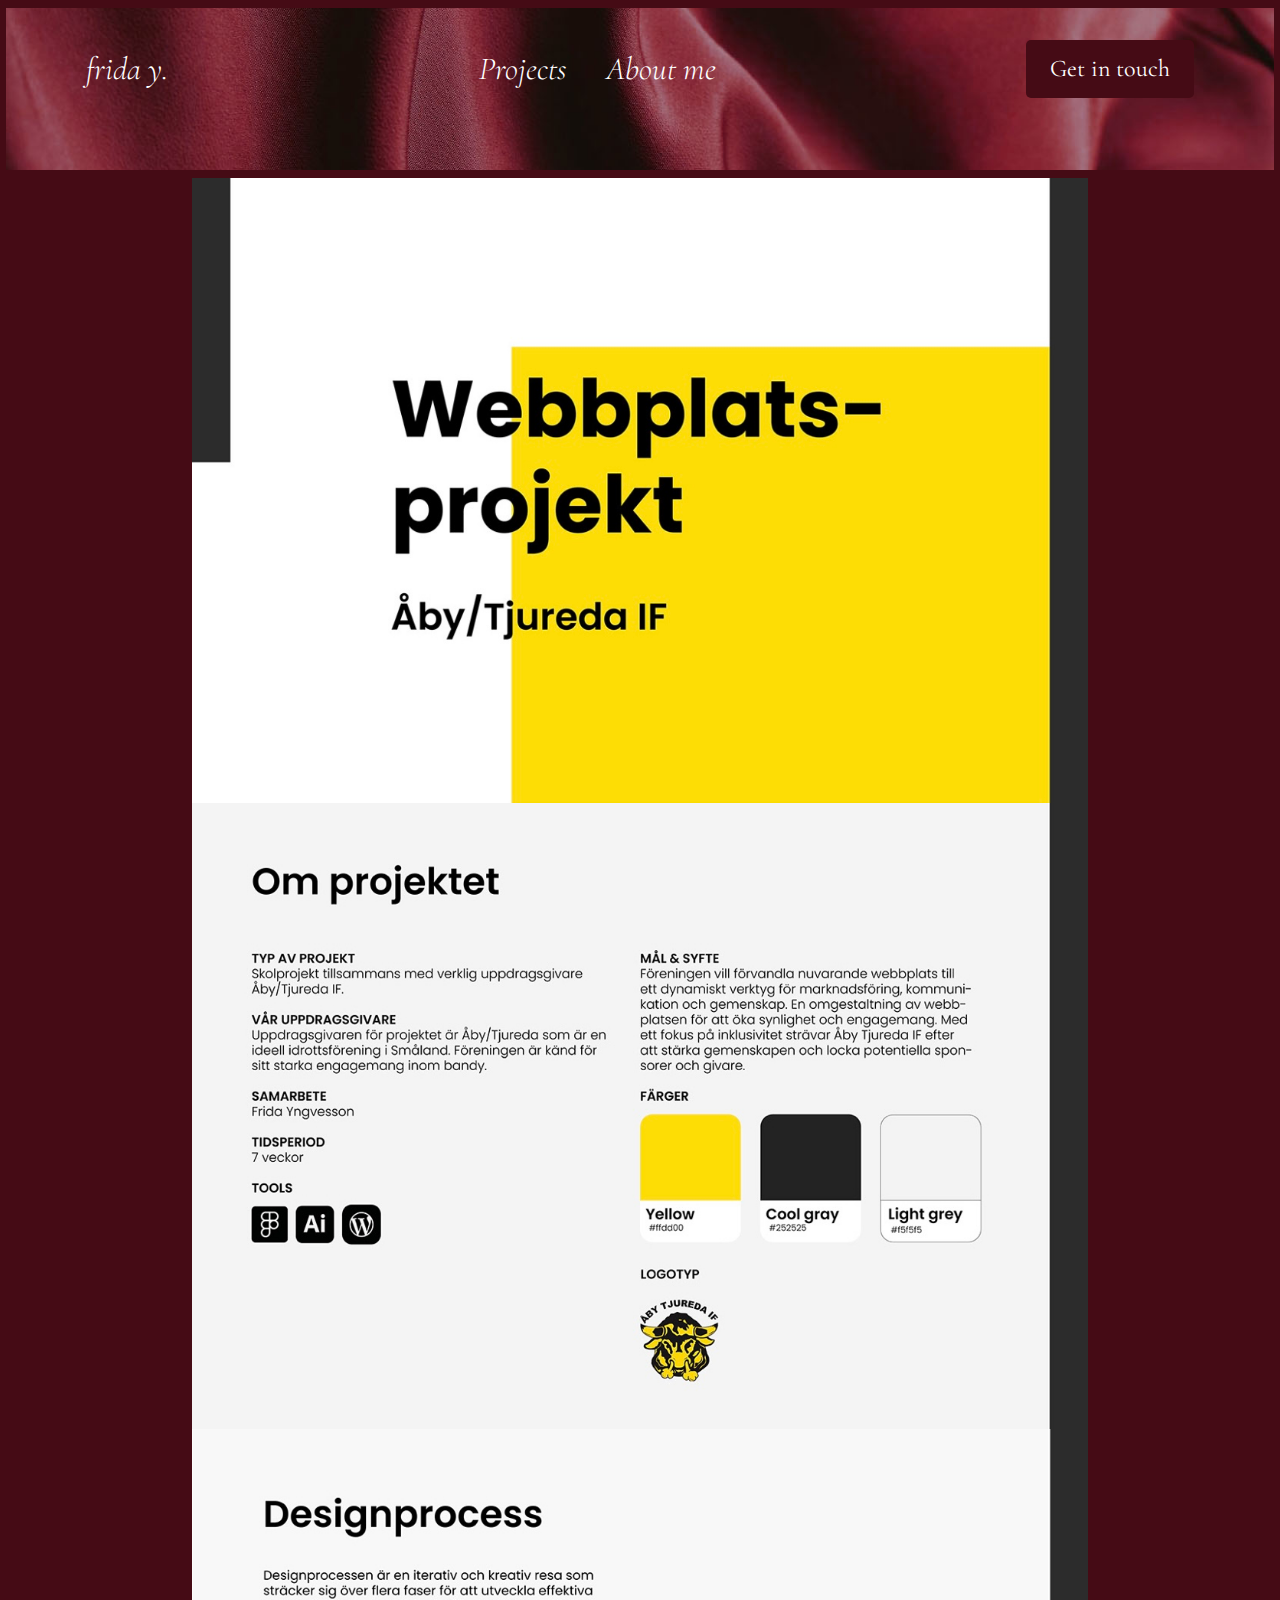
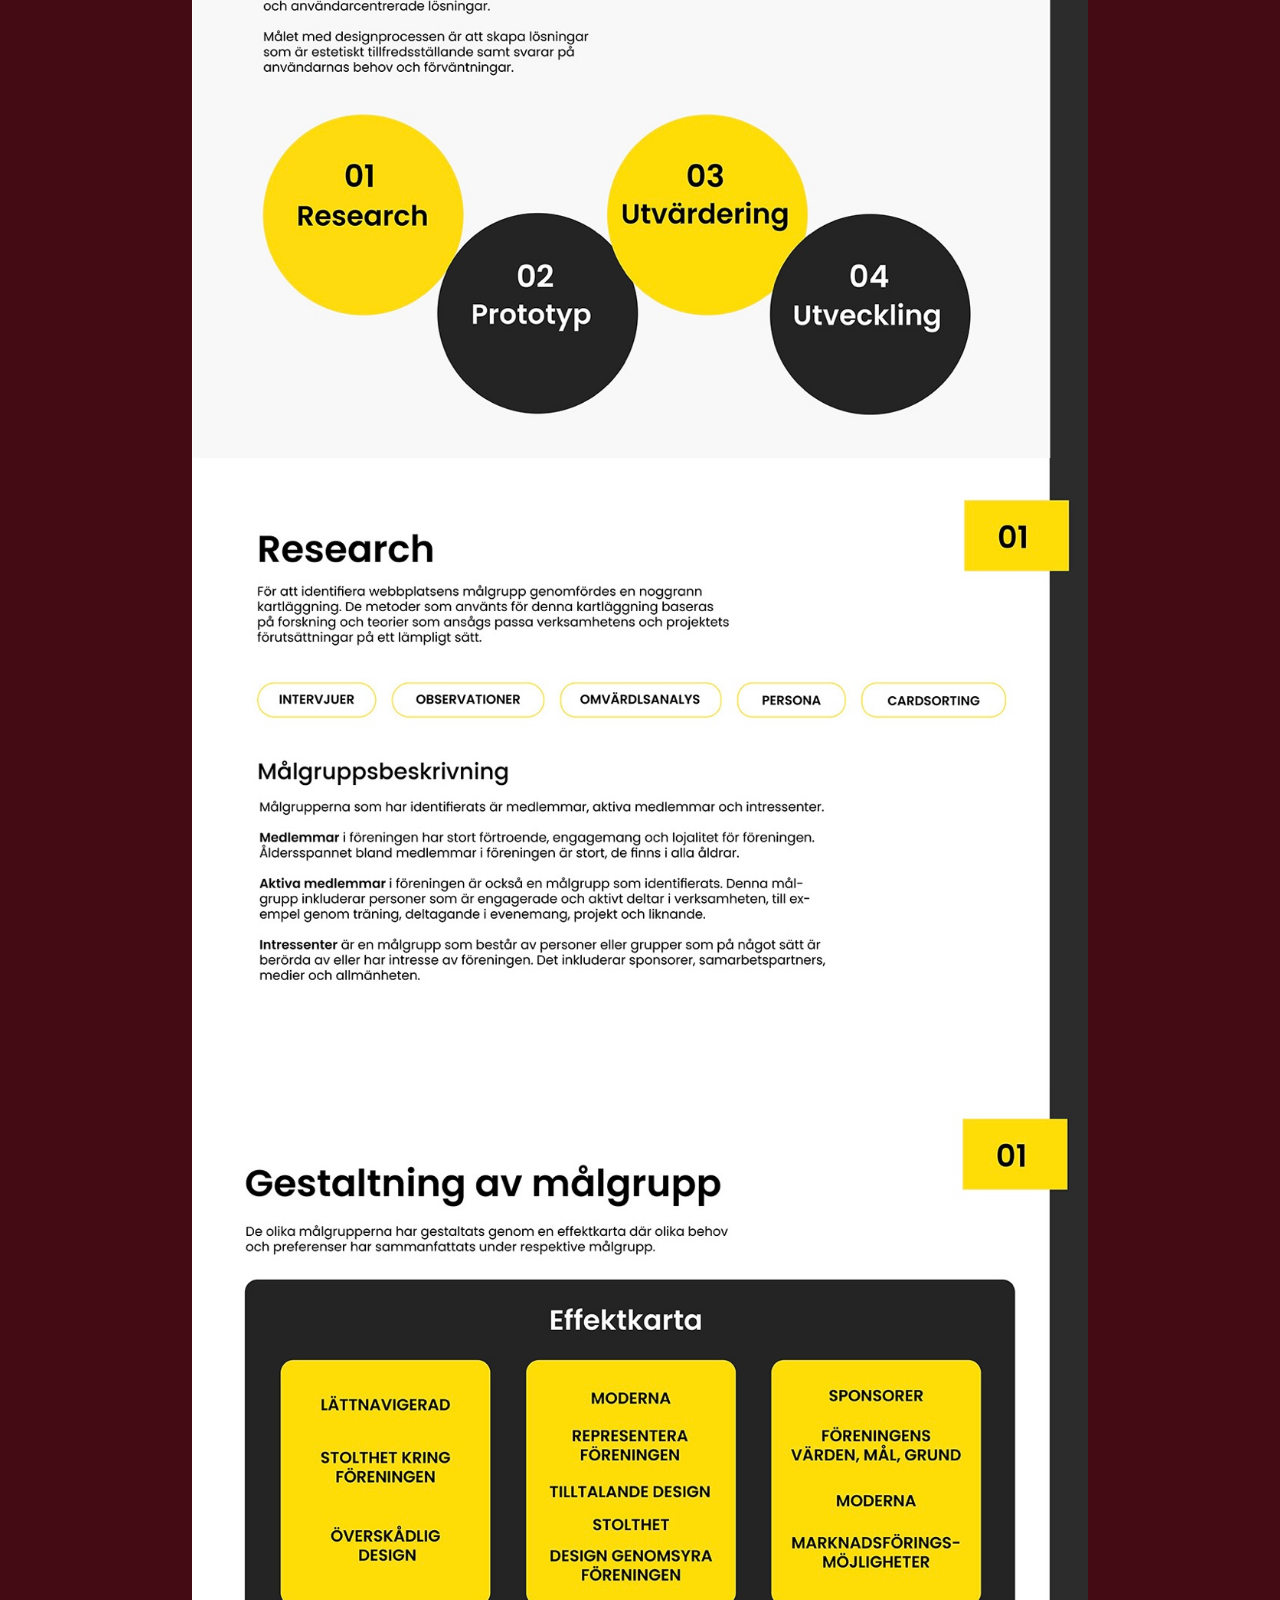
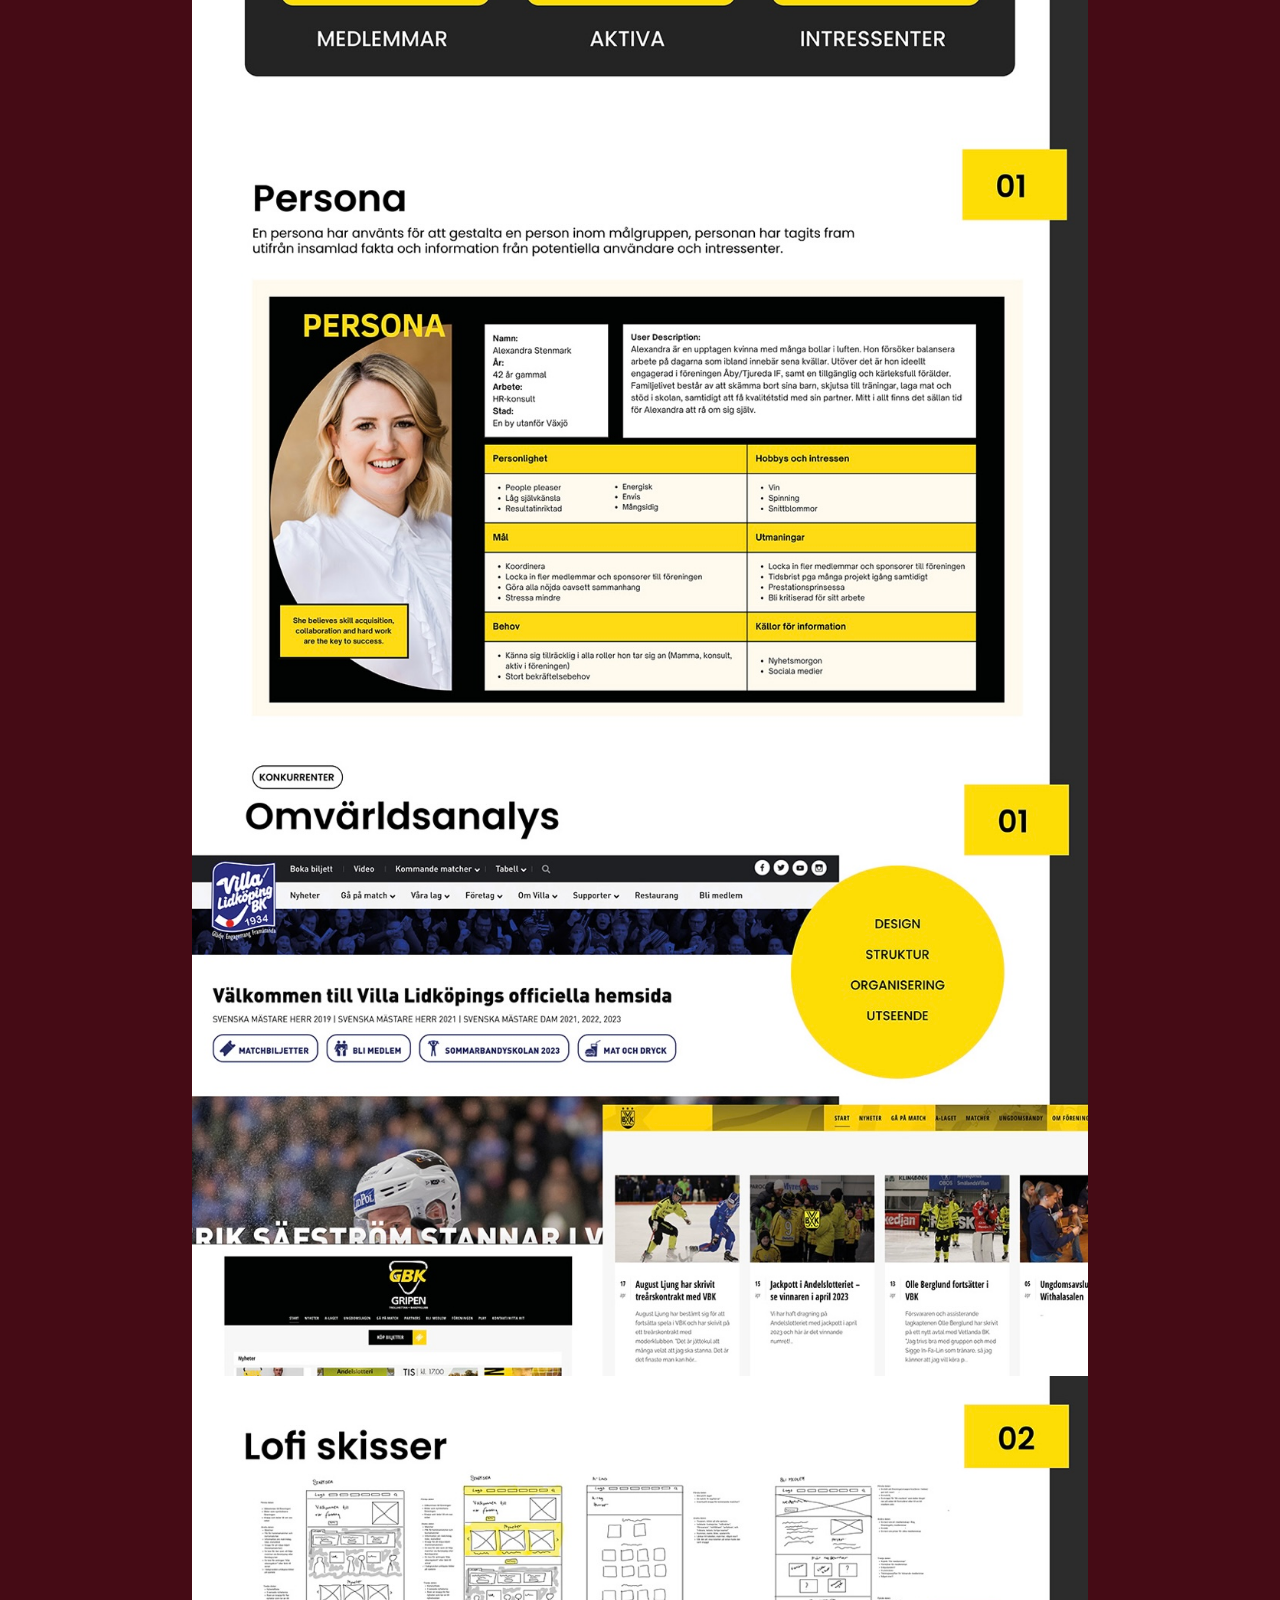
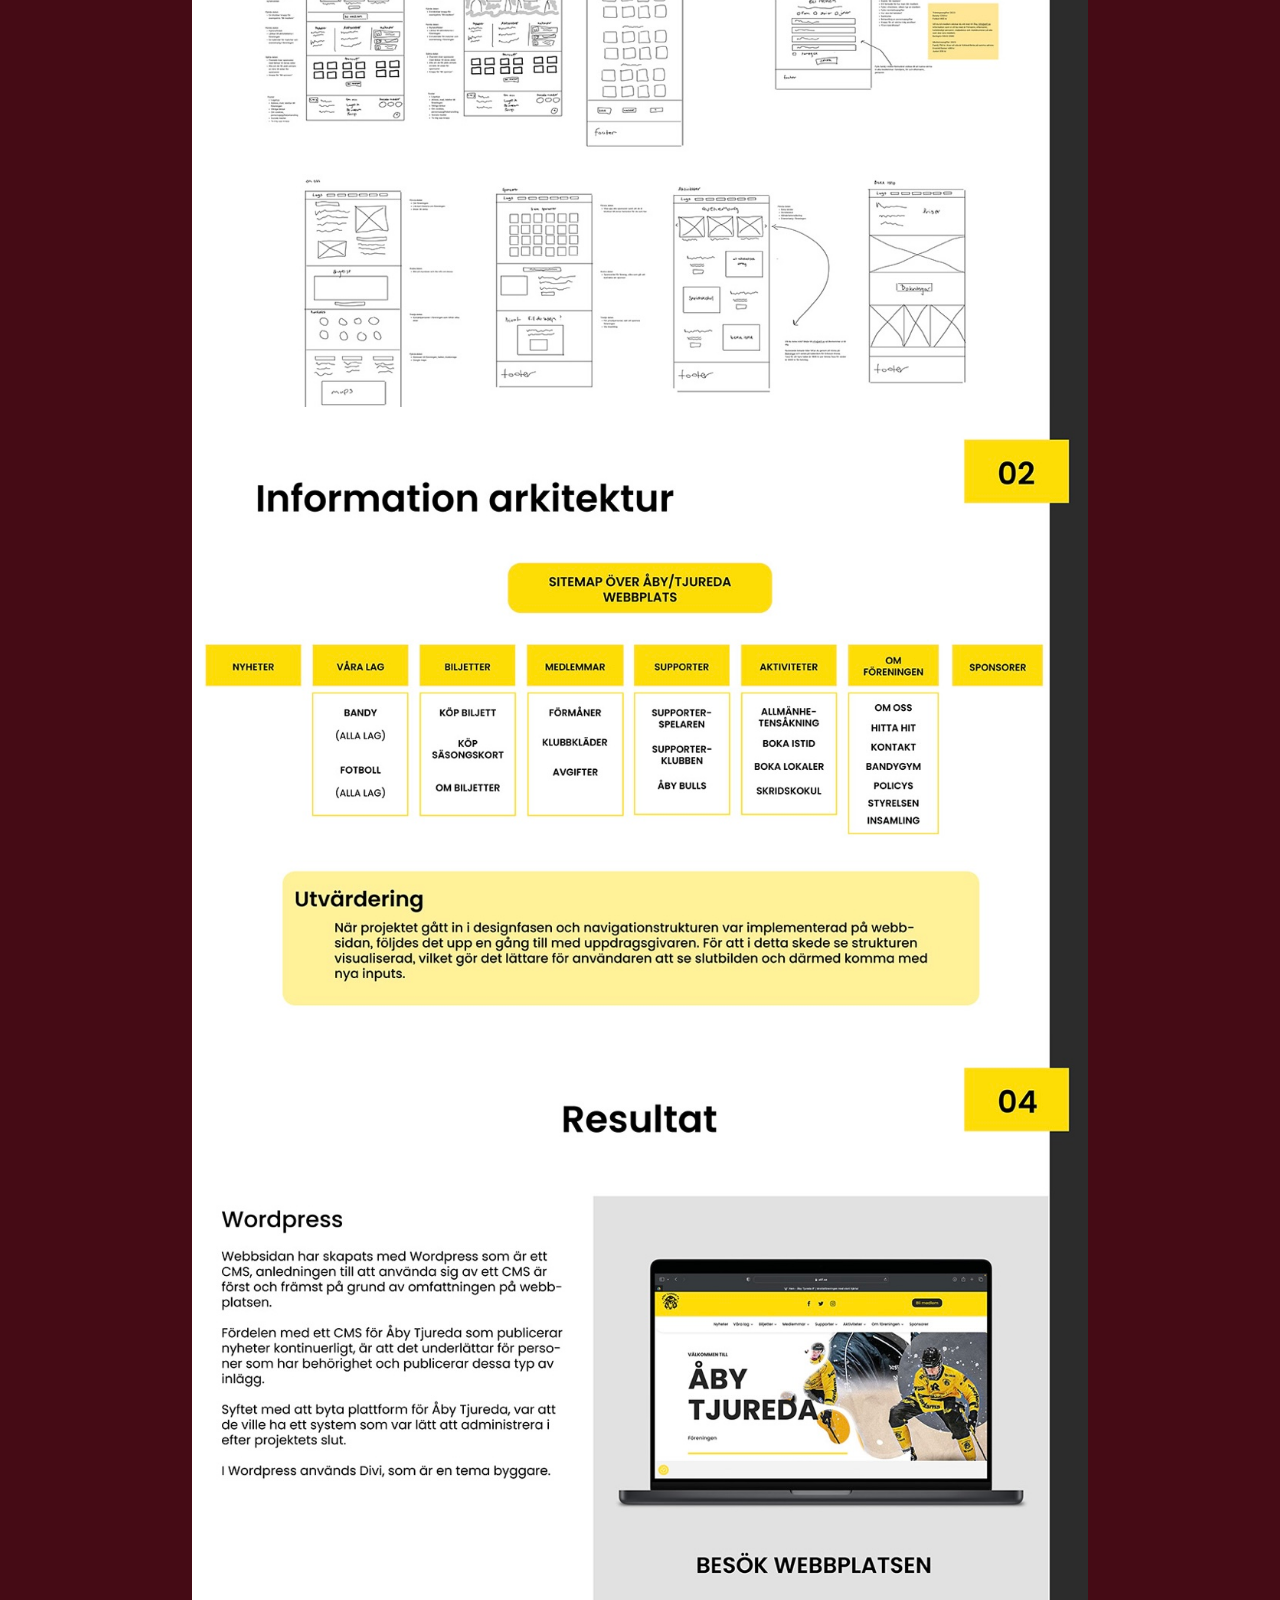
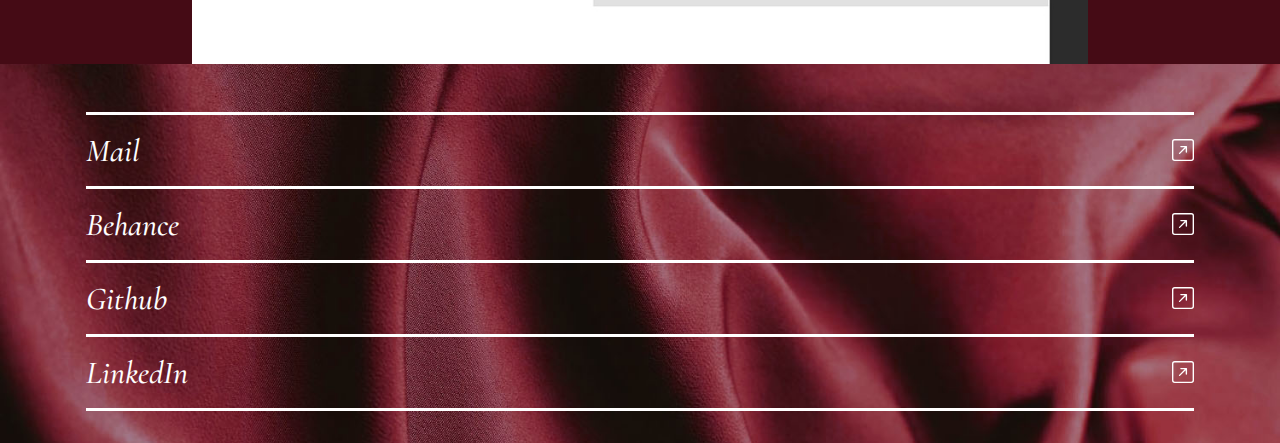
==== project-aby.html @ 57c2e0b3 "Initial commit" ====
<!DOCTYPE html>
<html lang="en">

<head>
    <meta charset="UTF-8">
    <meta name="viewport" content="width=device-width, initial-scale=1.0">
    <link rel="stylesheet" href="style.css">
    <link rel="stylesheet" href="projects.css">
    <link rel="preconnect" href="https://fonts.googleapis.com">
    <link rel="preconnect" href="https://fonts.gstatic.com" crossorigin>
    <link
        href="https://fonts.googleapis.com/css2?family=Cormorant+Garamond:ital,wght@0,300;0,400;0,500;0,600;0,700;1,300;1,400;1,500;1,600;1,700&family=Roboto:ital,wght@0,100;0,300;0,400;0,500;0,700;0,900;1,100;1,300;1,400;1,500;1,700;1,900&display=swap"
        rel="stylesheet">
    <title>Frida - Portfolio</title>
</head>


<body>
    <section class="main-background-clr">
        <header class="small-header">
            <div class="container">
    
                <div class="navbar">
                    <a href="index.html">frida y.</a>
                    <nav class="main-nav">
                        <a href="/projects.html">Projects</a>
                        <a href="#">About me</a>
                    </nav>
    
                    <button class="btn-contact">Get in touch</button>
                </div>
    
    
    
            </div>
        </header>
    </section>

   

    <section class="projects">
        <div class="aby">
            <img src="Images/IMG_09531.jpg" alt="">
            <img src="Images/IMG_09542.jpg
            " alt="">
            <img src="Images/IMG_09553.jpg" alt="">
            <img src="Images/IMG_09564.jpg" alt="">
            <img src="Images/IMG_09575.jpg" alt="">
            <img src="Images/IMG_09586.jpg" alt="">
            <img src="Images/IMG_09597.jpg" alt="">
            <img src="Images/IMG_09608.jpg" alt="">
            <img src="Images/IMG_09619.jpg" alt="">
            <img src="Images/IMG_096210.jpg" alt="">
        </div>
    </section>

 

    <footer>
        <section class="contact-section">
            <div class="container">
                <div class="lined-div-top"><a href="#">Mail</a>
                    <a href="#"><svg xmlns="http://www.w3.org/2000/svg" width="22" height="22" fill="currentColor" class="bi bi-arrow-up-right-square" viewBox="0 0 16 16">
                        <path fill-rule="evenodd" d="M15 2a1 1 0 0 0-1-1H2a1 1 0 0 0-1 1v12a1 1 0 0 0 1 1h12a1 1 0 0 0 1-1zM0 2a2 2 0 0 1 2-2h12a2 2 0 0 1 2 2v12a2 2 0 0 1-2 2H2a2 2 0 0 1-2-2zm5.854 8.803a.5.5 0 1 1-.708-.707L9.243 6H6.475a.5.5 0 1 1 0-1h3.975a.5.5 0 0 1 .5.5v3.975a.5.5 0 1 1-1 0V6.707z"/>
                      </svg></a>
                </div>
                <div class="lined-div-top"><a href="#">Behance</a>
                    <a href="#"><svg xmlns="http://www.w3.org/2000/svg" width="22" height="22" fill="currentColor" class="bi bi-arrow-up-right-square" viewBox="0 0 16 16">
                        <path fill-rule="evenodd" d="M15 2a1 1 0 0 0-1-1H2a1 1 0 0 0-1 1v12a1 1 0 0 0 1 1h12a1 1 0 0 0 1-1zM0 2a2 2 0 0 1 2-2h12a2 2 0 0 1 2 2v12a2 2 0 0 1-2 2H2a2 2 0 0 1-2-2zm5.854 8.803a.5.5 0 1 1-.708-.707L9.243 6H6.475a.5.5 0 1 1 0-1h3.975a.5.5 0 0 1 .5.5v3.975a.5.5 0 1 1-1 0V6.707z"/>
                      </svg></a>
                </div>
                <div class="lined-div-top"><a href="#">Github</a>
                    <a href="#"><svg xmlns="http://www.w3.org/2000/svg" width="22" height="22" fill="currentColor" class="bi bi-arrow-up-right-square" viewBox="0 0 16 16">
                        <path fill-rule="evenodd" d="M15 2a1 1 0 0 0-1-1H2a1 1 0 0 0-1 1v12a1 1 0 0 0 1 1h12a1 1 0 0 0 1-1zM0 2a2 2 0 0 1 2-2h12a2 2 0 0 1 2 2v12a2 2 0 0 1-2 2H2a2 2 0 0 1-2-2zm5.854 8.803a.5.5 0 1 1-.708-.707L9.243 6H6.475a.5.5 0 1 1 0-1h3.975a.5.5 0 0 1 .5.5v3.975a.5.5 0 1 1-1 0V6.707z"/>
                      </svg></a>
                </div>
                <div class="lined-div-top lined-div-bottom"><a href="#">LinkedIn</a>
                    <a href="#"><svg xmlns="http://www.w3.org/2000/svg" width="22" height="22" fill="currentColor" class="bi bi-arrow-up-right-square" viewBox="0 0 16 16">
                        <path fill-rule="evenodd" d="M15 2a1 1 0 0 0-1-1H2a1 1 0 0 0-1 1v12a1 1 0 0 0 1 1h12a1 1 0 0 0 1-1zM0 2a2 2 0 0 1 2-2h12a2 2 0 0 1 2 2v12a2 2 0 0 1-2 2H2a2 2 0 0 1-2-2zm5.854 8.803a.5.5 0 1 1-.708-.707L9.243 6H6.475a.5.5 0 1 1 0-1h3.975a.5.5 0 0 1 .5.5v3.975a.5.5 0 1 1-1 0V6.707z"/>
                      </svg></a>
                </div>
            </div>
            
        </section>
    </footer>

    <script src="script.js"></script>
</body>

</html>
---- style.css ----
:root {
    --clr-primary: rgb(69, 11, 21);
    --clr-secondary: rgb(255, 255, 255);;
    --clr-accent: white;

    --clr-body-h: black;
    --clr-body-p: black;
}

*, *::before, *::after {
    margin: 0;
    padding: 0;
    box-sizing: border-box;

}

/* General link styling */
* a {
    text-decoration: none; /* Removes underline */
    color: var(--clr-secondary); /* Default link color */
    font-weight: 500; /* Slightly bolder text for emphasis */
}

/* Hover state: changes color on hover */
a:hover {
    color: rgb(219, 112, 147); /* Darker shade for hover */
    text-decoration: underline; /* Adds underline for clarity */
}

/* Active state: when the link is being clicked */
a:active {
    color: rgb(139, 0, 70); /* Even darker shade for active */
    text-decoration: none; /* No underline when active */
}

/* Visited state: styling for links that have been clicked */
a:visited {
    color: rgb(255, 255, 255); /* A subtle gray for visited links */
}

/* Focus state: for keyboard navigation (accessibility) */
a:focus {
    outline: 2px dashed var(--clr-secondary); /* Adds a focus outline */
    outline-offset: 0.7rem; /* Keeps outline slightly away from the text */
}


body {
    font-family: "cormorant garamond", serif;
    font-weight: 400;
    font-style: italic;
}

.container {
    width: 100%;
    margin: 0 auto;
    padding-inline: 1rem;

    @media (width > 768px) {
        max-width: 720px;
    }
    @media (width > 992px) {
        max-width: 960px;
    }
    @media (width > 1200px) {
        max-width: 1140px;
    }
    @media (width > 1400px) {
        max-width: 1320px;
    }
}

.main-background-clr {
    background-color: var(--clr-primary);
    padding-block: .5rem;
    
   
}

/* Allmänt för headern */
.full-width-header {
    width: 99%; /* Gör headern lika bred som viewport */
    margin: 0 auto; /* Centers the div horizontally */
    height: 100svh; /* Ställ in höjden (justera efter behov) */
    padding-top: 2rem;
    background-image: url("Images/satin-brown\ copy.jpg"); /* Lägg till din bakgrundsbild */
    background-size: cover; /* Gör så att bilden täcker hela ytan */
    background-position: center; /* Centrera bilden */
    background-repeat: no-repeat; /* Undvik att bilden upprepas */
    transition: background-position 0.1s ease; /* Lägger till en smidig övergång för bakgrundspositionen */
    border-radius: 2rem;
    position: relative; /* För att kunna centrera det inre innehållet */
}

.full-width-header.warped {
    filter: blur(5px) brightness(0.8); /* Skapa en suddig effekt när bakgrunden förvrängs */
}



/* Ny div för centrerad text */
.header-content {
    position: absolute; /* Gör att den kan positioneras relativt föräldern */
    top: 50%; /* Positionera vertikalt i mitten */
    left: 50%; /* Positionera horisontellt i mitten */
    transform: translate(-50%, -50%); /* Justera så att den verkligen är centrerad */
    text-align: center; /* Centrerar texten horisontellt */
    color: white; /* Vit textfärg så den syns på mörk bakgrund */
}

.header-content h1 {
    font-size: 3rem; /* Större rubrik */
    margin-bottom: 1rem; /* Utrymme under rubriken */
    font-weight: 100;
    line-height: 2.3rem;
    
}

.header-content p {
    font-size: 1.5rem; /* Lite mindre text */
    font-family: "roboto", serif;
    font-weight: 100;
    
}



.navbar {
    display: flex;
    margin-bottom: 4rem;
    /* color: rgb(255, 255, 255); */
    justify-content: space-between; /* Utrymme mellan länkar och knapp */
    align-items: center;

    a {
        font-size: 2rem; 
        font-weight: 100;
    }
}

.main-nav {
    margin-inline: 2rem;
    font-size: 2rem;
    text-align: center;
    
    a {
        margin-inline: 1rem;
        
    }
    
}

.btn-contact {
    background-color: var(--clr-primary);
    color: var(--clr-secondary);
    font-size: 1.5rem;
    font-family: "cormorant garamond", serif;
    padding: .9rem 1.5rem;
    border-radius: 5px;
    border: none;
    cursor: pointer;
}

.btn-contact:hover {
    background-color: var(--clr-secondary); /* Ändrar bakgrundsfärgen vid hover */
    color: var(--clr-primary); /* Ändrar textfärgen vid hover */
    transition: background-color 0.3s ease, color 0.3s ease; /* Smidig övergång */
}


/* Disabled link (if necessary) */
/* a[disabled] {
    color: #aaa;
    pointer-events: none;
    cursor: not-allowed; 
} */

.contact-section {
    padding-block: 2rem;
    font-size: 2rem;


}

.lined-div-bottom{
    padding-block: 1rem;
    border-bottom: .2rem solid white;
}

.lined-div-top {
    display: flex;
    justify-content: space-between;
    align-items: center;
    padding: 10px 0; /* Valfritt för att skapa mellanrum */
    padding-block: 1rem;

    border-top: .2rem solid white;
}

.lined-div-top a {
    text-decoration: none; /* Valfritt för att ta bort understrykning */
  
}






@media (max-width: 576px ) {
    /* Header */
    .navbar {
        display: none;
       
    }

}
---- projects.css ----
/* Small header */
.main-background-clr-small {
    background-color: var(--clr-primary);
    padding-block: .7rem;
   
}
.small-header {
    width: 99%; /* Gör headern lika bred som viewport */
    margin: 0 auto; /* Centers the div horizontally */
    height: 18svh; /* Ställ in höjden (justera efter behov) */
    padding-top: 2rem;
    background-image: url("Images/satin-brown\ copy.jpg"); /* Lägg till din bakgrundsbild */
    background-size: cover; /* Gör så att bilden täcker hela ytan */
    background-position: center; /* Centrera bilden */
    background-repeat: no-repeat; /* Undvik att bilden upprepas */
    transition: background-position 0.1s ease; /* Lägger till en smidig övergång för bakgrundspositionen */
    position: relative; /* För att kunna centrera det inre innehållet */
}



.card-container {
    display: flex; /* Använder flexbox */
    justify-content: center; 
    align-items: center; /* Centrerar korten vertikalt (om höjden varierar) */
    gap: .5rem; /* Mellanrum mellan korten */
    margin: 1rem auto; 
    flex-wrap: wrap; /* Gör att korten bryts till nästa rad om det inte finns plats */
    
}

.card-wrapper {
    overflow: hidden; /* Prevents overflow into the footer */
    padding: 1rem; /* Adds padding around the card container */
   
}

.flip-card {
    background-color: transparent;
    width: 450px;
    height: 350px;
    perspective: 1000px; /* Behåller 3D-effekten */
    margin: .5rem; /* Försäkra att det finns lite extra marginal */
   
    
    
}

.flip-card-inner {
    position: relative;
    width: 100%;
    height: 100%;
    text-align: center;
    transition: transform 0.6s;
    transform-style: preserve-3d;
    box-shadow: 0 4px 8px 0 rgba(0,0,0,0.2);
}

.flip-card:hover .flip-card-inner {
    transform: rotateY(180deg);
}

.flip-card-front, .flip-card-back {
    position: absolute;
    width: 100%;
    height: 100%;
    -webkit-backface-visibility: hidden;
    backface-visibility: hidden;
}

.flip-card-front {
    background-color: #bbb;
    color: black;
}

.flip-card-back {
    background-color:  rgba(221, 96, 117, 0.232);
    color: rgb(255, 255, 255);
    transform: rotateY(180deg);
    display: flex;
    flex-direction: column;
    justify-content: center;
    align-items: center;
    padding: 1rem;
    box-shadow: inset 0 0 10px rgba(0, 0, 0, 0.1);
    border-radius: 10px;
}

.flip-card-back h1 {
    font-size: 1.5rem;
    margin-bottom: 0.5rem;
}

.flip-card-back p {
    font-size: 1rem;
    margin: 0.2rem 0;
}

/* Projects */
.projects {
    background-color: var(--clr-primary);
  
    display: flex; /* Gör sektionen till en flex-container */
    justify-content: center; /* Centrerar horisontellt */
    align-items: center; /* Centrerar vertikalt */
    margin: 0; /* Tar bort eventuell extra marginal */
}
.aby {
    display: flex; /* Om du vill centrera innehåll inom denna behållare */
    flex-wrap: wrap;
    justify-content: center; /* Centrerar horisontellt */
    align-items: center; /* Centrerar vertikalt */
    
    img {
       width: 70%;
    }
}

.voyago {
    display: flex; /* Om du vill centrera innehåll inom denna behållare */
    justify-content: center; /* Centrerar horisontellt */
    align-items: center; /* Centrerar vertikalt */
}

.voyago-img {
    width: 70%; /* Bevarar storlek */
}


/* Footer */

footer {
    background-image: url("Images/satin-brown\ copy.jpg"); /* Lägg till din bakgrundsbild */
    background-size: cover; /* Gör så att bilden täcker hela ytan */
    background-position: center; /* Centrera bilden */
    background-repeat: no-repeat; /* Undvik att bilden upprepas */
    transition: background-position 0.1s ease; /* Lägger till en smidig övergång för bakgrundspositionen */
    position: relative; /* För att kunna centrera det inre innehållet */
    padding-top: 1rem;
}
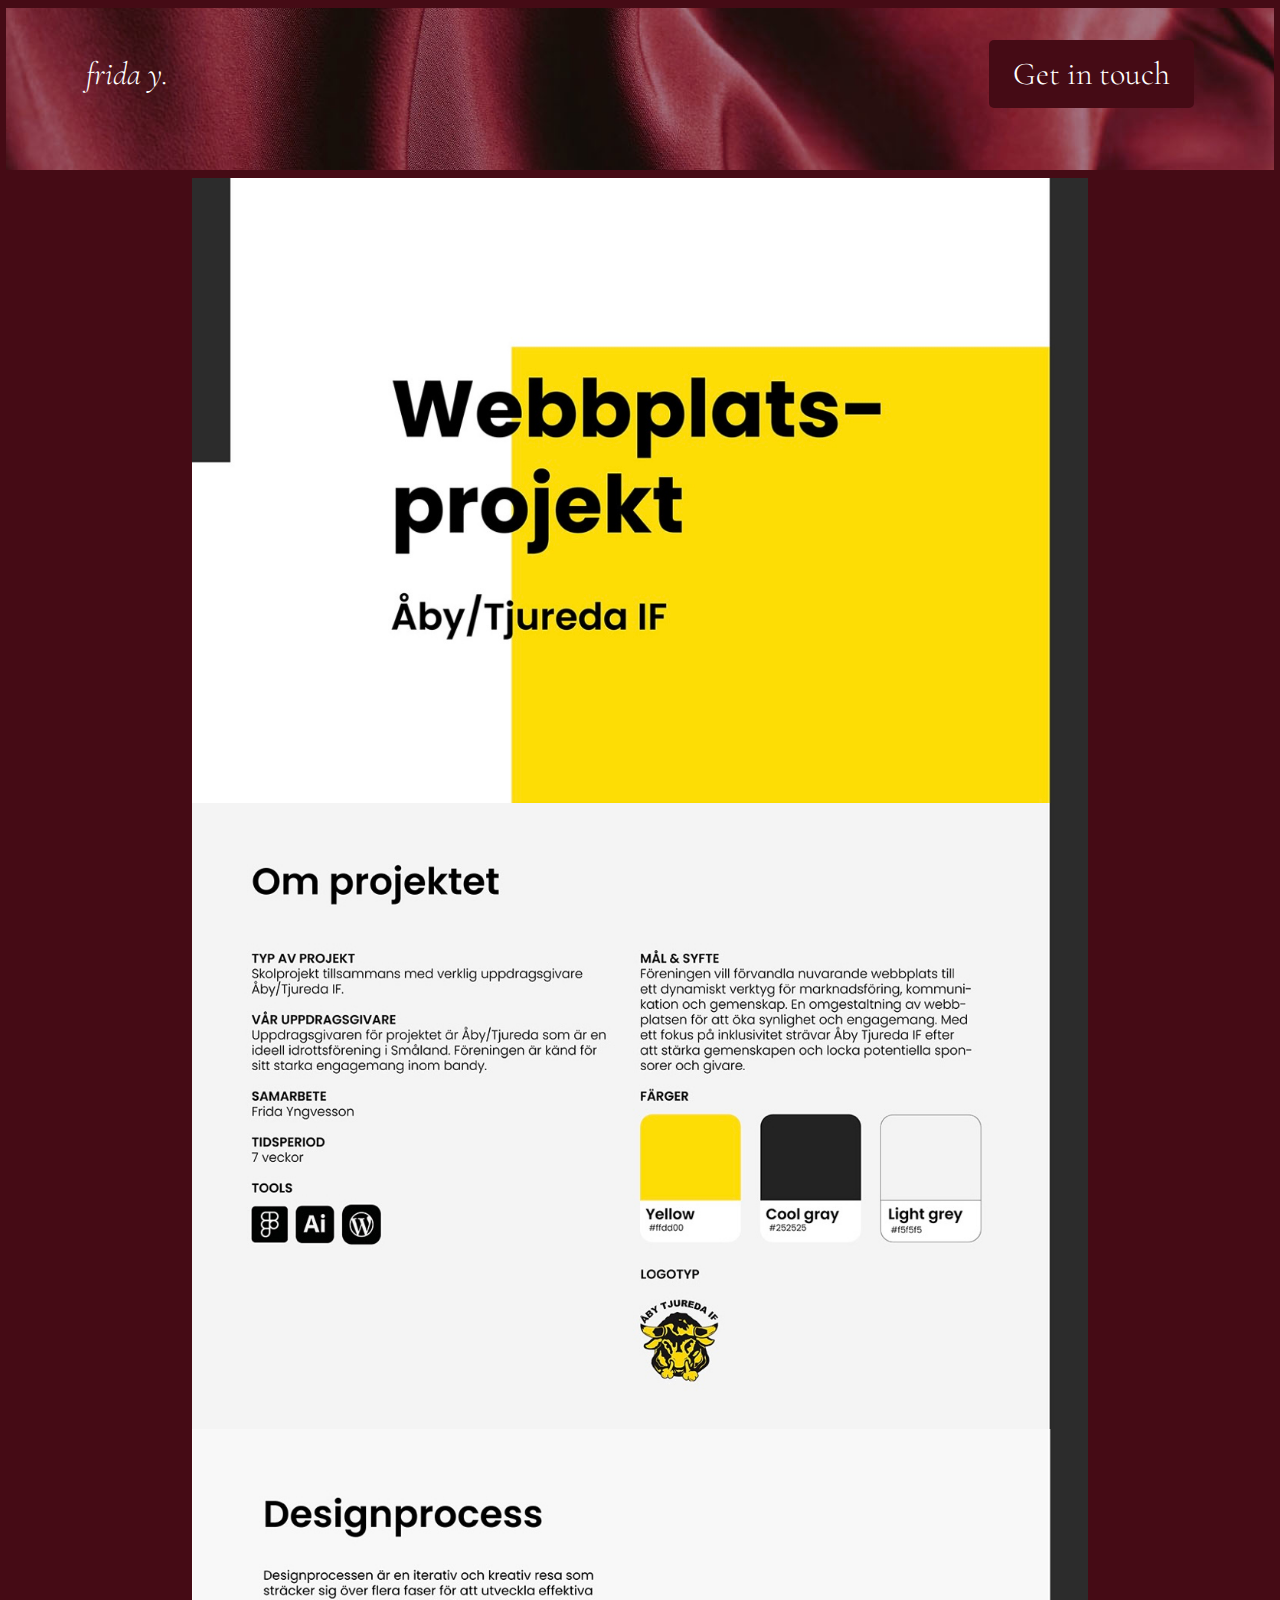
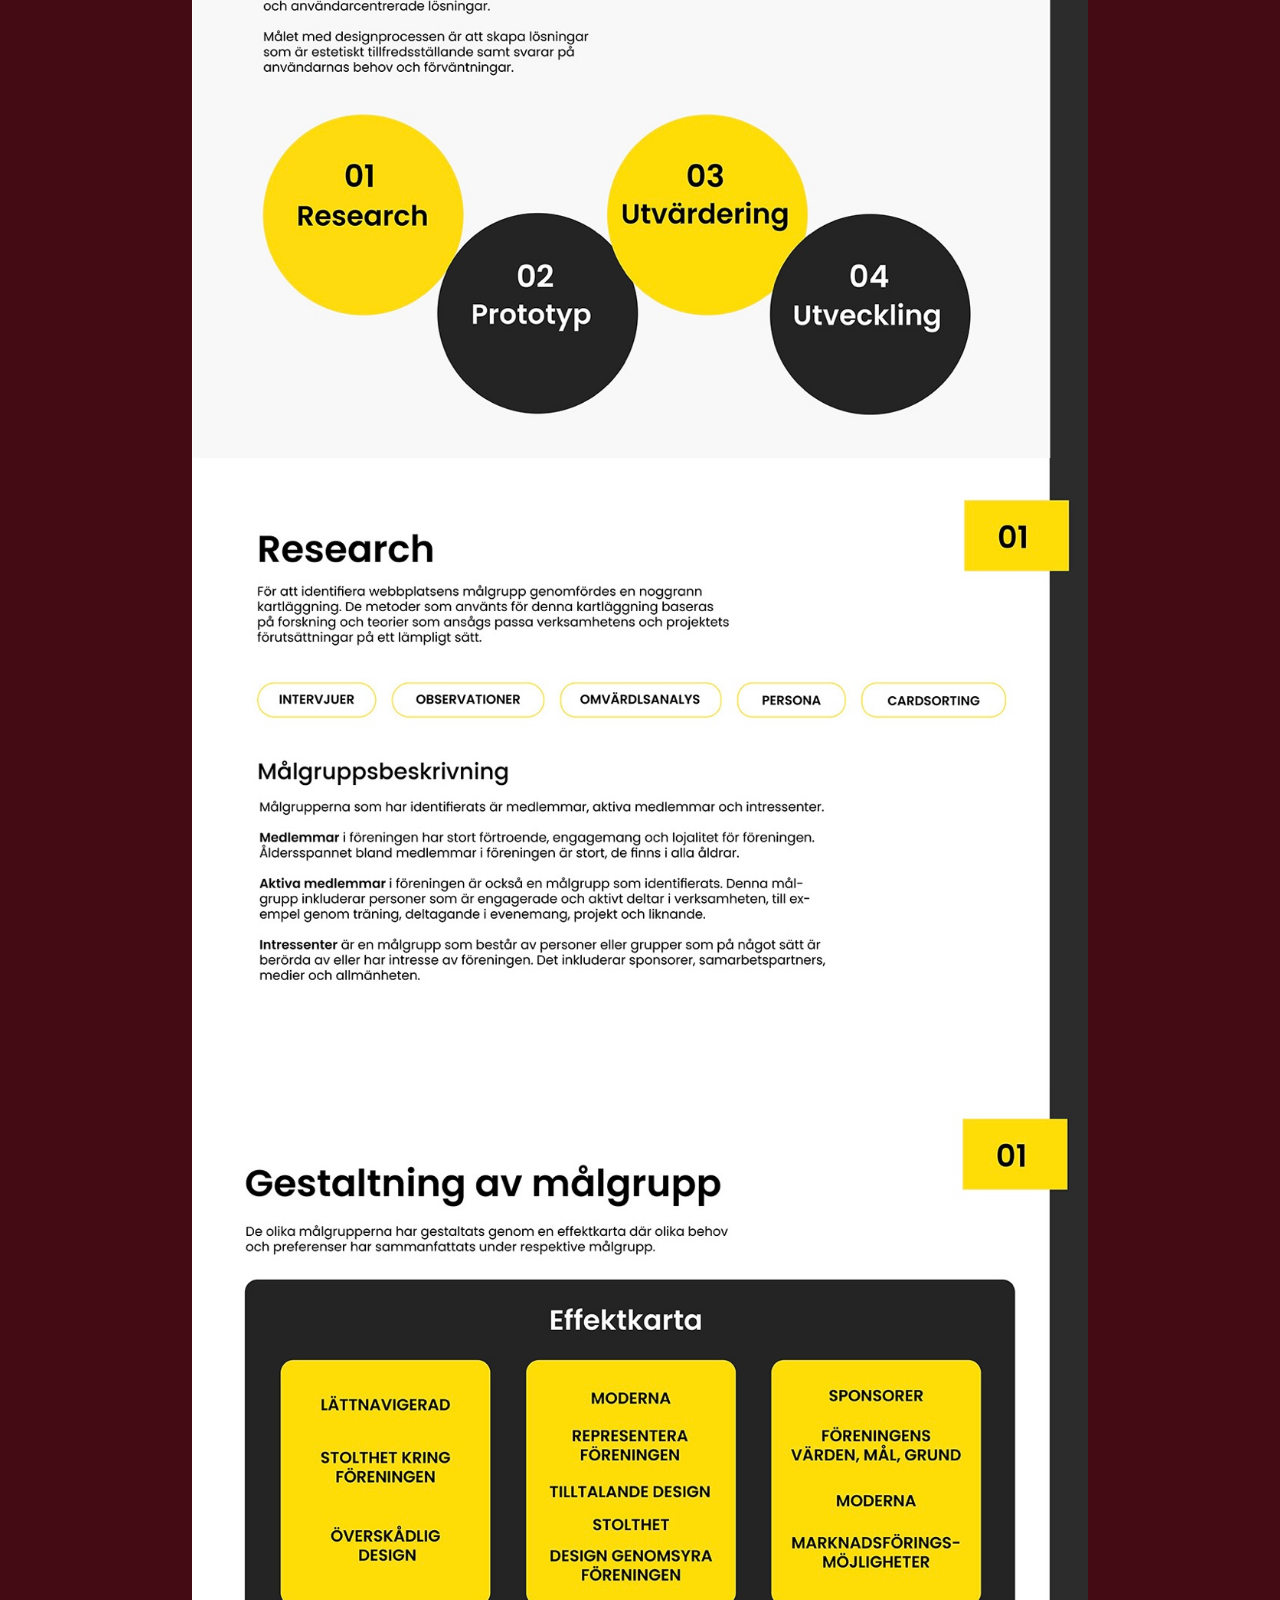
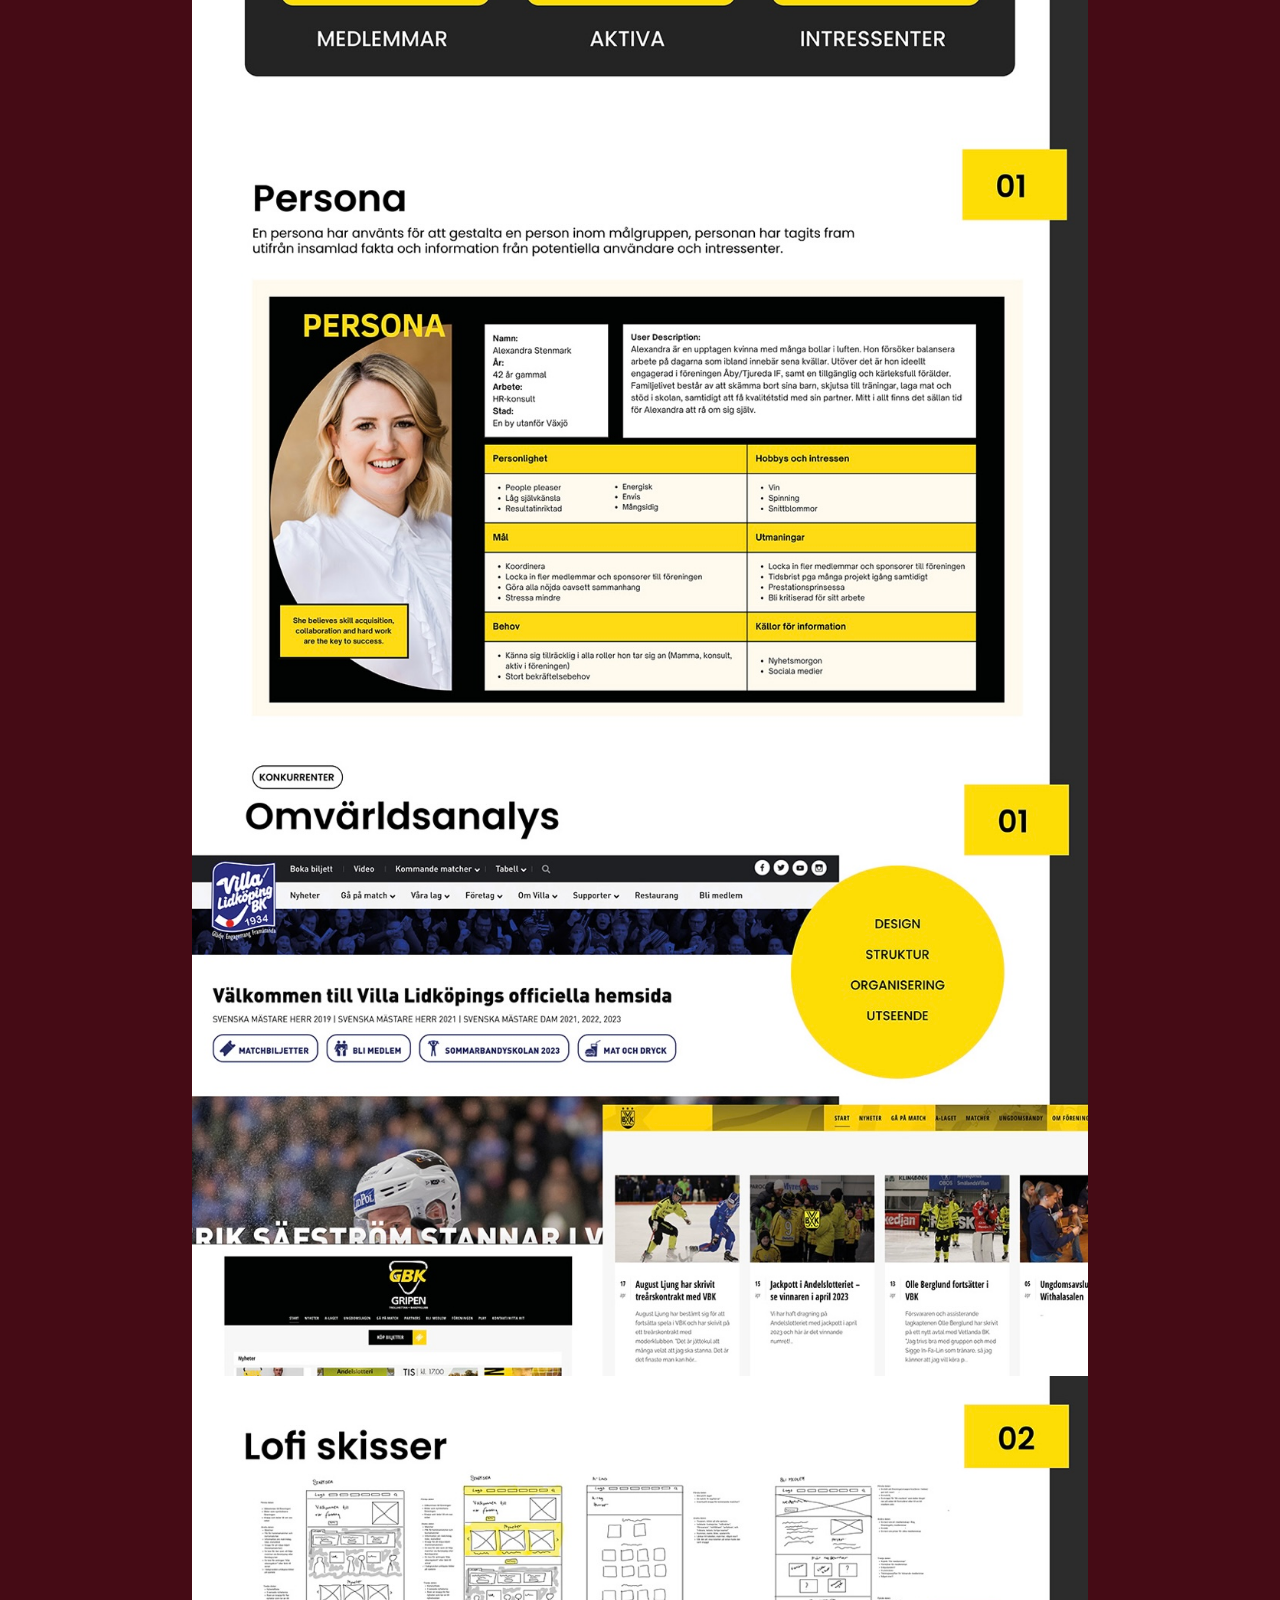
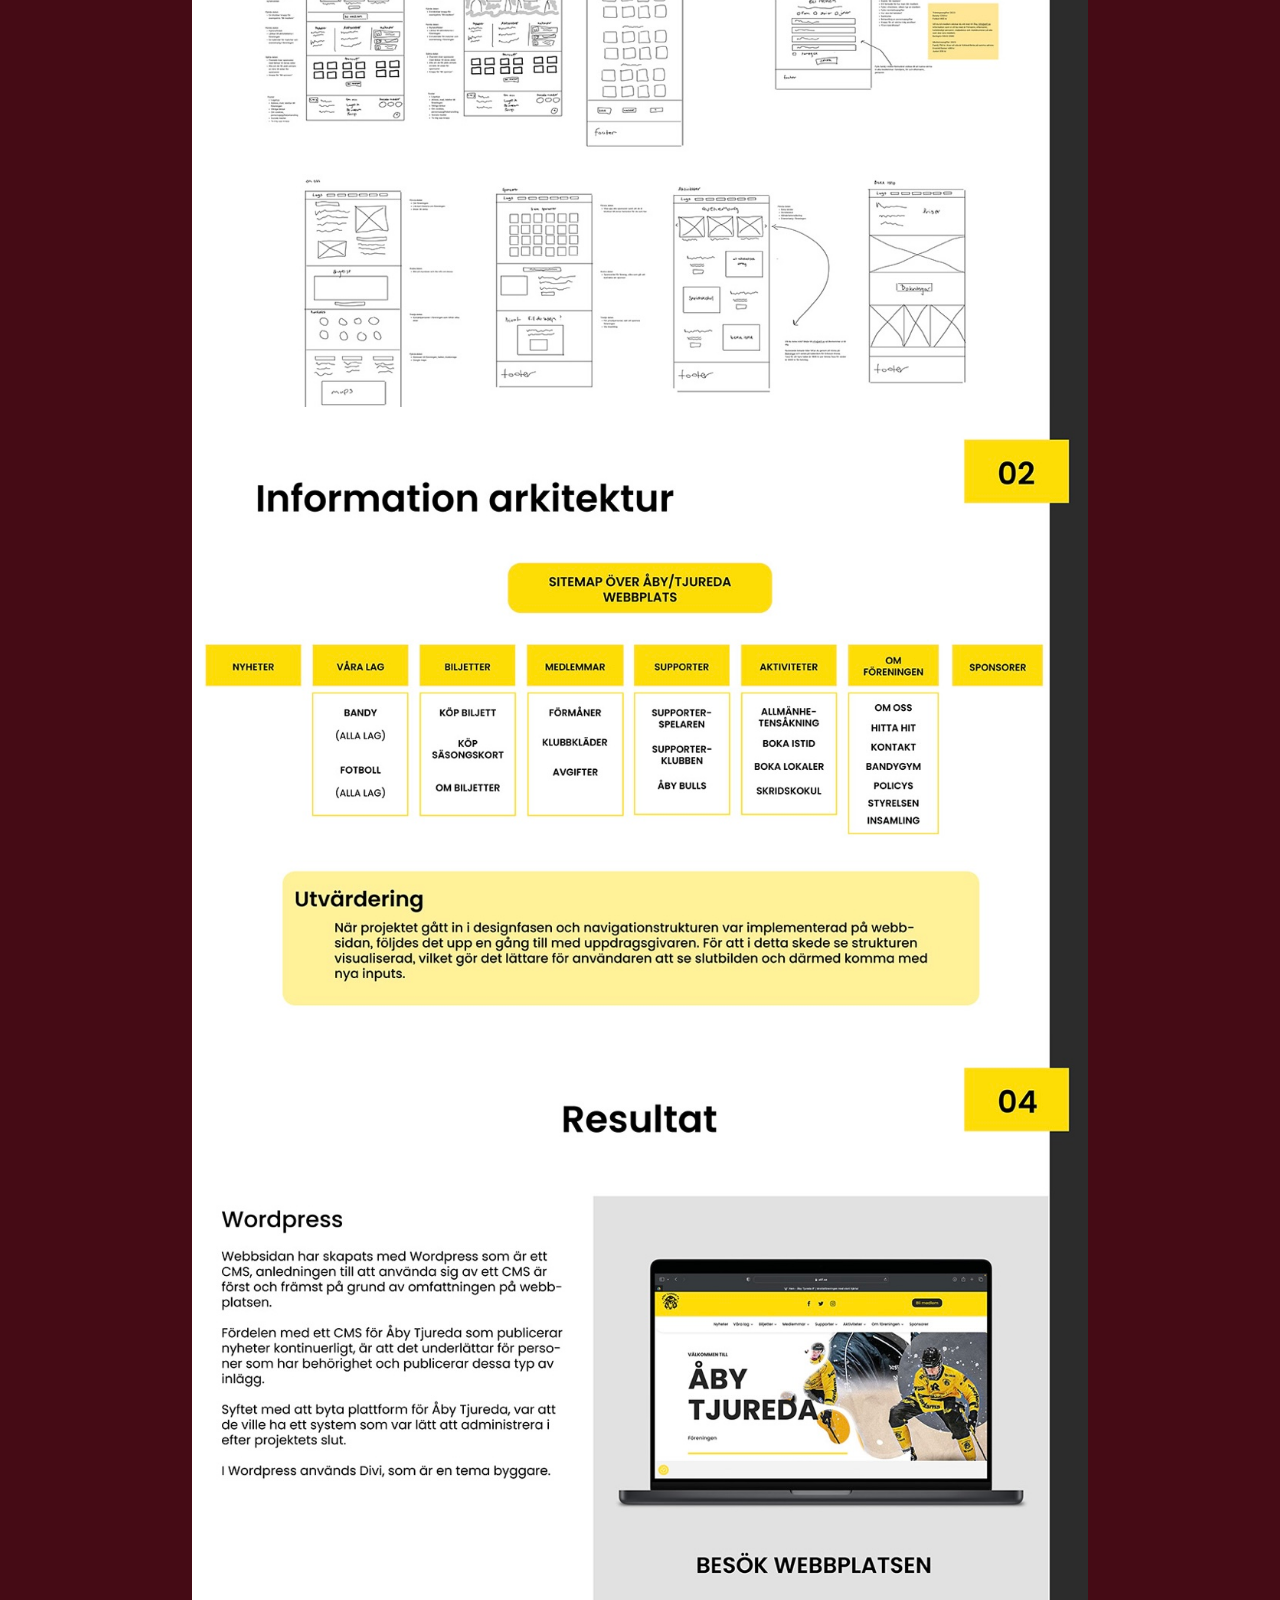
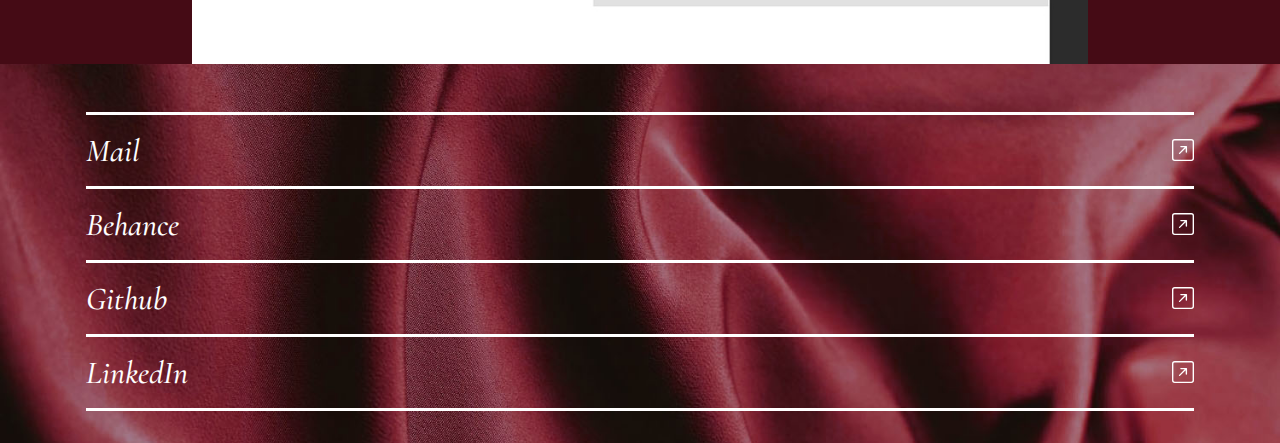
==== commit 236c12fa: "updated prjoject pages" ====
--- a/project-aby.html
+++ b/project-aby.html
@@ -23,11 +23,10 @@
                 <div class="navbar">
                     <a href="index.html">frida y.</a>
                     <nav class="main-nav">
-                        <a href="/projects.html">Projects</a>
-                        <a href="#">About me</a>
+                        
                     </nav>
     
-                    <button class="btn-contact">Get in touch</button>
+                    <button class="btn-contact"><a href="#footer-link">Get in touch</a></button>
                 </div>
     
     
@@ -52,6 +51,7 @@
             <img src="Images/IMG_09619.jpg" alt="">
             <img src="Images/IMG_096210.jpg" alt="">
         </div>
+        
     </section>
 
  
--- a/style.css
+++ b/style.css
@@ -207,14 +207,14 @@
 
 
 
-@media (max-width: 576px ) {
-    /* Header */
+/* @media (max-width: 576px ) {
+    
     .navbar {
         display: none;
        
     }
 
-}
-
-
-
+} */
+
+
+
